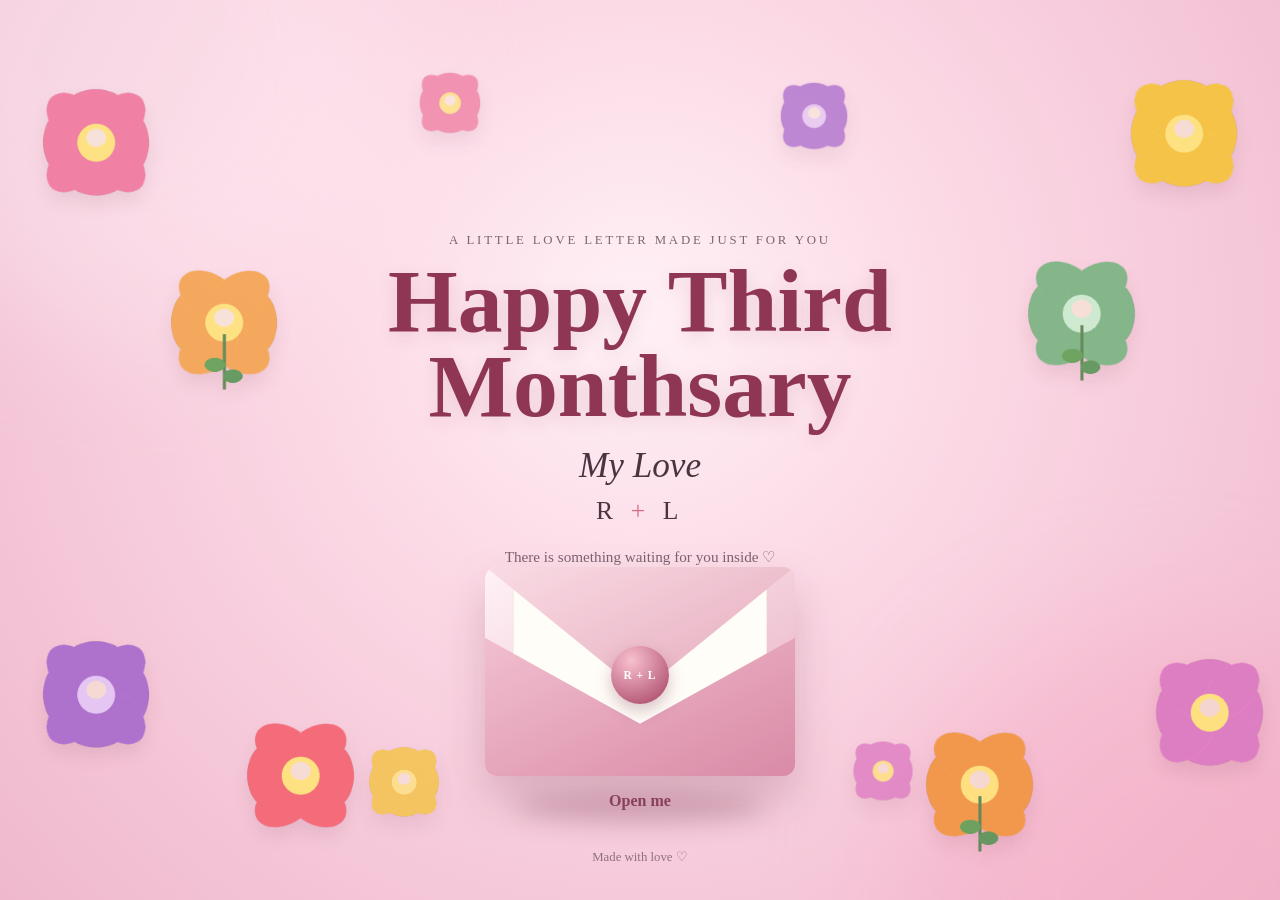
==== index.html @ 2ce6fbe6 "Add third monthsary gift website" ====
<!DOCTYPE html>
<html lang="en">
<head>
  <meta charset="UTF-8" />
  <meta name="viewport" content="width=device-width, initial-scale=1.0" />
  <title>Happy Third Monthsary, My Love ♡</title>
  <link rel="stylesheet" href="styles.css" />
</head>
<body class="cover-page">
  <main class="cover-scene">
    <div class="soft-glow glow-one"></div>
    <div class="soft-glow glow-two"></div>

    <div class="flower-field" aria-hidden="true">
      <img class="flower f1" src="assets/flowers/flower1.png" alt="" />
      <img class="flower f2" src="assets/flowers/flower2.png" alt="" />
      <img class="flower f3" src="assets/flowers/flower3.png" alt="" />
      <img class="flower f4" src="assets/flowers/flower4.png" alt="" />
      <img class="flower f5" src="assets/flowers/flower5.png" alt="" />
      <img class="flower f6" src="assets/flowers/flower6.png" alt="" />
      <img class="flower f7" src="assets/flowers/flower7.png" alt="" />
      <img class="flower f8" src="assets/flowers/flower8.png" alt="" />
      <img class="flower f9" src="assets/flowers/flower1.png" alt="" />
      <img class="flower f10" src="assets/flowers/flower3.png" alt="" />
      <img class="flower f11" src="assets/flowers/flower5.png" alt="" />
      <img class="flower f12" src="assets/flowers/flower7.png" alt="" />
    </div>

    <section class="cover-message" id="coverMessage">
      <p class="eyebrow">A little love letter made just for you</p>
      <h1>Happy Third Monthsary</h1>
      <p class="subtitle">My Love</p>
      <p class="initials">R <span>+</span> L</p>
      <p class="hint">There is something waiting for you inside ♡</p>
    </section>

    <button class="envelope-wrap" id="openEnvelope" type="button" aria-label="Open our love letter">
      <span class="envelope-shadow"></span>
      <span class="envelope">
        <span class="envelope-back"></span>
        <span class="envelope-paper"></span>
        <span class="envelope-flap"></span>
        <span class="envelope-front"></span>
        <span class="seal">R + L</span>
      </span>
      <span class="open-text">Open me</span>
    </button>

    <p class="tiny-footer">Made with love ♡</p>
  </main>

  <script src="script.js"></script>
</body>
</html>
---- styles.css ----
:root {
  --rose: #d96b87;
  --deep-rose: #9f3e5d;
  --pink: #fbe1e9;
  --cream: #fff8f2;
  --paper: #f5e6c9;
  --ink: #4a3440;
  --wood-dark: #5a3825;
  --wood-light: #8c5c3c;
  --shadow: rgba(71, 27, 43, 0.22);
}

* { box-sizing: border-box; }
html { scroll-behavior: smooth; }
body { margin: 0; min-height: 100vh; overflow-x: hidden; font-family: Georgia, 'Times New Roman', serif; color: var(--ink); }
button, textarea { font: inherit; }
a { color: inherit; }

/* ---------- Shared ---------- */
.eyebrow { margin: 0 0 10px; font-size: .8rem; letter-spacing: .22em; text-transform: uppercase; opacity: .72; }
.page-enter { animation: pageIn .8s ease both; }
@keyframes pageIn { from { opacity: 0; transform: translateY(15px); } to { opacity: 1; transform: translateY(0); } }

.page-controls { position: fixed; left: 22px; right: 22px; bottom: 18px; display: flex; align-items: center; justify-content: space-between; gap: 16px; z-index: 20; }
.nav-button { border: 0; text-decoration: none; cursor: pointer; padding: 12px 18px; border-radius: 999px; background: rgba(255,255,255,.82); box-shadow: 0 8px 24px rgba(0,0,0,.12); color: var(--deep-rose); font-weight: 700; backdrop-filter: blur(8px); transition: transform .2s ease, box-shadow .2s ease, background .2s ease; }
.nav-button:hover { transform: translateY(-2px); box-shadow: 0 12px 28px rgba(0,0,0,.16); background: #fff; }
.save-status { font-size: .78rem; opacity: .7; text-align: center; }

/* ---------- Cover ---------- */
.cover-page { background: radial-gradient(circle at 50% 35%, #fff1f6 0, #fbd7e4 40%, #efb8cd 100%); }
.cover-scene { min-height: 100vh; position: relative; display: grid; place-items: center; padding: 34px 20px 120px; overflow: hidden; }
.soft-glow { position: absolute; width: 42vmax; height: 42vmax; border-radius: 50%; filter: blur(65px); opacity: .36; pointer-events: none; }
.glow-one { background: #fff6fa; top: -16vmax; left: -10vmax; }
.glow-two { background: #f7a4c0; bottom: -20vmax; right: -12vmax; }
.cover-message { text-align: center; z-index: 5; max-width: 900px; animation: titleFloat 3.6s ease-in-out infinite; }
@keyframes titleFloat { 0%,100% { transform: translateY(0); } 50% { transform: translateY(-4px); } }
.cover-message h1 { margin: 0; font-size: clamp(2.6rem, 7vw, 5.8rem); line-height: .95; color: #8f3655; text-shadow: 0 5px 18px rgba(122, 35, 64, .12); }
.cover-message .subtitle { margin: 18px 0 0; font-size: clamp(1.5rem, 3vw, 2.2rem); font-style: italic; }
.initials { margin: 10px 0; font-size: 1.6rem; letter-spacing: .22em; }
.initials span { color: var(--rose); }
.hint { margin-top: 22px; font-size: .95rem; opacity: .72; }
.tiny-footer { position: absolute; bottom: 22px; left: 50%; transform: translateX(-50%); font-size: .8rem; opacity: .6; z-index: 5; }

.flower-field { position: absolute; inset: 0; pointer-events: none; }
.flower { position: absolute; width: clamp(68px, 11vw, 165px); height: auto; filter: drop-shadow(0 10px 10px rgba(90, 25, 50, .10)); animation: flowerSway 5s ease-in-out infinite; opacity: .96; }
@keyframes flowerSway { 0%,100% { transform: translateY(0) rotate(-2deg); } 50% { transform: translateY(-8px) rotate(3deg); } }
.f1 { left: 2%; top: 8%; }
.f2 { left: 12%; top: 28%; animation-delay: .6s; }
.f3 { left: 2%; bottom: 15%; animation-delay: 1.1s; }
.f4 { left: 18%; bottom: 6%; animation-delay: 1.6s; }
.f5 { right: 2%; top: 7%; animation-delay: .4s; }
.f6 { right: 10%; top: 27%; animation-delay: 1.0s; }
.f7 { right: 0%; bottom: 13%; animation-delay: 1.5s; }
.f8 { right: 18%; bottom: 5%; animation-delay: 2s; }
.f9 { left: 32%; top: 7%; width: 80px; opacity: .78; animation-delay: .8s; }
.f10 { right: 33%; top: 8%; width: 88px; opacity: .78; animation-delay: 1.2s; }
.f11 { left: 28%; bottom: 8%; width: 92px; opacity: .8; animation-delay: 1.8s; }
.f12 { right: 28%; bottom: 10%; width: 78px; opacity: .8; animation-delay: 2.1s; }

.envelope-wrap { position: absolute; left: 50%; bottom: 10vh; transform: translateX(-50%); width: min(310px, 62vw); border: 0; background: transparent; cursor: pointer; z-index: 8; padding: 0; color: inherit; }
.envelope-wrap:focus-visible { outline: 3px solid #fff; outline-offset: 8px; border-radius: 16px; }
.envelope-shadow { position: absolute; left: 50%; bottom: -12px; width: 80%; height: 30px; transform: translateX(-50%); border-radius: 50%; background: rgba(86,26,47,.22); filter: blur(12px); }
.envelope { position: relative; display: block; width: 100%; aspect-ratio: 1.48; transform-style: preserve-3d; transition: transform .9s cubic-bezier(.2,.85,.28,1); filter: drop-shadow(0 22px 22px rgba(92, 22, 46, .19)); }
.envelope-wrap:hover .envelope { transform: translateY(-7px) rotate(-1deg); }
.envelope-back, .envelope-front, .envelope-flap, .envelope-paper { position: absolute; inset: 0; border-radius: 12px; }
.envelope-back { background: linear-gradient(145deg, #fff2f6, #e8afc2); }
.envelope-paper { inset: 10% 9% 8%; background: #fffdf8; border-radius: 7px; box-shadow: inset 0 0 0 1px rgba(114,51,71,.08); transform: translateY(-4px); }
.envelope-front { background: linear-gradient(155deg, #f7ccd9, #d98aa6); clip-path: polygon(0 34%, 50% 75%, 100% 34%, 100% 100%, 0 100%); }
.envelope-flap { background: linear-gradient(155deg, #f9dbe4, #df9ab0); clip-path: polygon(0 0, 100% 0, 50% 60%); transform-origin: top center; }
.seal { position: absolute; left: 50%; top: 52%; transform: translate(-50%,-50%); width: 58px; height: 58px; display: grid; place-items: center; border-radius: 50%; background: radial-gradient(circle at 35% 25%, #f8c0cf, #a43f60); color: #fff; font-size: .72rem; font-weight: 700; letter-spacing: .08em; box-shadow: 0 7px 16px rgba(103,25,52,.25); }
.open-text { display: block; margin-top: 16px; color: #7b2d49; font-weight: 700; opacity: .84; }
.cover-page.opening .cover-message, .cover-page.opening .flower-field, .cover-page.opening .tiny-footer { animation: fadeAway .8s ease forwards; }
.cover-page.opening .envelope { animation: envelopeOpen .95s cubic-bezier(.2,.8,.2,1) forwards; }
.cover-page.opening .open-text { opacity: 0; }
@keyframes fadeAway { to { opacity: 0; transform: scale(.96); } }
@keyframes envelopeOpen { 45% { transform: translateY(-12px) scale(1.05); } 100% { transform: translateY(-16px) scale(1.12); opacity: 0; } }

/* ---------- Letter ---------- */
.letter-page { background: #735039; }
.table-texture { position: fixed; inset: 0; background: repeating-linear-gradient(90deg, rgba(255,255,255,.045) 0 3px, rgba(0,0,0,.035) 3px 8px), repeating-linear-gradient(0deg, transparent 0 18px, rgba(0,0,0,.025) 18px 20px), linear-gradient(125deg, #4b2e20, #815538 40%, #5f3927 75%, #8b6042); opacity: .98; }
.letter-scene { min-height: 100vh; position: relative; display: grid; place-items: center; padding: 60px 20px 110px; }
.paper-shell { position: relative; width: min(860px, 94vw); min-height: 78vh; max-height: 78vh; background: linear-gradient(100deg, rgba(155,117,74,.14), transparent 22%), linear-gradient(#f8edda, #f2e3c7); border: 1px solid rgba(112,78,44,.22); box-shadow: 0 28px 65px rgba(25, 12, 7, .34); transform: rotate(.2deg); overflow: hidden; }
.paper-shell::before { content: ""; position: absolute; inset: 0; background: radial-gradient(circle at 12% 12%, rgba(150,100,50,.14), transparent 20%), radial-gradient(circle at 87% 85%, rgba(150,100,50,.10), transparent 22%); pointer-events: none; }
.paper-inner { height: 100%; padding: 46px 58px 42px 76px; overflow-y: auto; position: relative; z-index: 1; scrollbar-width: thin; scrollbar-color: rgba(120,75,42,.35) transparent; }
.paper-inner::after { content: ""; position: absolute; top: 32px; bottom: 28px; left: 53px; width: 1px; background: rgba(177, 81, 93, .22); }
.paper-holes { position: absolute; left: 25px; top: 60px; bottom: 60px; display: flex; flex-direction: column; justify-content: space-between; z-index: 2; }
.paper-holes span { width: 12px; height: 12px; border-radius: 50%; background: rgba(104,75,51,.11); box-shadow: inset 0 1px 2px rgba(0,0,0,.12); }
.letter-date { margin: 0 0 30px; text-align: right; font-size: .92rem; font-style: italic; opacity: .72; }
.letter-heading { margin: 0 0 18px; font-size: 1.25rem; }
#loveLetter { width: 100%; min-height: 48vh; resize: none; border: 0; outline: 0; background: transparent; color: #4c3b35; line-height: 1.9; font-size: 1.1rem; font-family: Georgia, 'Times New Roman', serif; white-space: pre-wrap; }
#loveLetter::placeholder { color: rgba(76,59,53,.47); }
.signature-area { margin-top: 22px; font-style: italic; }
.signature { font-size: 1.6rem; color: var(--deep-rose); margin-top: 6px; }
.corner-flower { position: fixed; z-index: 5; width: 180px; max-width: 24vw; filter: drop-shadow(0 12px 8px rgba(0,0,0,.18)); pointer-events: none; }
.flower-left { left: -10px; top: 7px; transform: rotate(-14deg); }
.flower-right { right: -4px; top: 8px; transform: rotate(15deg); }

/* ---------- Memories ---------- */
.memories-page { background: radial-gradient(circle at 50% 15%, #fff7ef 0, #f4d6d9 35%, #d8b2b6 100%); }
.memory-bg-shape { position: fixed; width: 38vmax; height: 38vmax; border-radius: 50%; filter: blur(60px); opacity: .42; pointer-events: none; }
.shape-a { top: -12vmax; right: -9vmax; background: #f2a6b7; }
.shape-b { bottom: -14vmax; left: -10vmax; background: #efd9b0; }
.memories-scene { min-height: 100vh; padding: 55px 22px 110px; position: relative; }
.memory-heading { max-width: 850px; margin: 0 auto 25px; text-align: center; position: relative; z-index: 2; }
.memory-heading h1 { margin: 0; color: #753d51; font-size: clamp(2.4rem, 6vw, 4.5rem); }
.memory-heading p:last-child { margin: 11px 0 0; opacity: .72; }
.photo-collage { position: relative; width: min(1080px, 96vw); height: 68vh; min-height: 560px; margin: 0 auto; }
.polaroid { position: absolute; width: clamp(155px, 21vw, 240px); padding: 10px 10px 34px; margin: 0; background: #fffef9; box-shadow: 0 22px 35px rgba(66,32,38,.20); border: 1px solid rgba(88,48,54,.10); transition: transform .25s ease, box-shadow .25s ease; }
.polaroid:hover { transform: rotate(0deg) scale(1.05) !important; z-index: 9; box-shadow: 0 28px 50px rgba(66,32,38,.27); }
.polaroid img { display: block; width: 100%; aspect-ratio: 1 / 1; object-fit: cover; background: linear-gradient(135deg, #f4dce1, #edd8c6); }
.photo-placeholder { display: grid; place-items: center; width: 100%; aspect-ratio: 1 / 1; padding: 25px; text-align: center; color: rgba(99,68,77,.7); background: radial-gradient(circle at 30% 20%, #fff5f6, #eadbd0 70%); border: 1px dashed rgba(99,68,77,.2); font-style: italic; line-height: 1.4; }
.polaroid img:not([src=""]) { min-height: 0; }
.polaroid figcaption { margin-top: 11px; text-align: center; font-size: .9rem; color: #63444d; }
.p1 { left: 2%; top: 5%; transform: rotate(-7deg); }
.p2 { left: 25%; top: 1%; transform: rotate(5deg); }
.p3 { right: 23%; top: 6%; transform: rotate(-4deg); }
.p4 { right: 1%; top: 3%; transform: rotate(8deg); }
.p5 { left: 8%; top: 44%; transform: rotate(5deg); }
.p6 { left: 37%; top: 36%; transform: rotate(-6deg); z-index: 3; }
.p7 { right: 28%; top: 45%; transform: rotate(7deg); }
.p8 { right: 6%; top: 39%; transform: rotate(-6deg); z-index: 2; }
.p9 { left: 47%; top: 8%; transform: rotate(9deg); z-index: 4; }
.memory-note { text-align: center; margin: -4px auto 0; color: #784254; font-style: italic; font-size: 1.06rem; position: relative; z-index: 3; }

.closing-overlay { position: fixed; inset: 0; display: grid; place-items: center; background: rgba(250, 218, 228, 0); pointer-events: none; opacity: 0; z-index: 50; }
.closing-message { position: absolute; top: 14%; font-size: 1rem; color: #873e58; opacity: 0; }
.closing-envelope { width: min(360px, 60vw); transform: scale(.15) translateY(30vh); opacity: 0; }
.memories-scene.closing .photo-collage, .memories-scene.closing .memory-heading, .memories-scene.closing .memory-note, .memories-scene.closing .page-controls { animation: collapseScene 1.05s ease forwards; }
.memories-scene.closing .closing-overlay { animation: overlayIn 1.15s ease forwards; }
.memories-scene.closing .closing-envelope { animation: envelopeClose 1.1s cubic-bezier(.2,.9,.3,1) forwards .1s; }
.memories-scene.closing .closing-message { animation: messageIn .7s ease forwards .15s; }
@keyframes collapseScene { to { opacity: 0; transform: scale(.82); filter: blur(3px); } }
@keyframes overlayIn { 0% { opacity: 0; background: rgba(250, 218, 228, 0); } 55% { opacity: 1; background: rgba(250, 218, 228, .94); } 100% { opacity: 1; background: rgba(250, 218, 228, .98); } }
@keyframes envelopeClose { 0% { opacity: 0; transform: scale(.18) translateY(26vh); } 55% { opacity: 1; transform: scale(1.04) translateY(0); } 100% { opacity: 1; transform: scale(.95) translateY(0); } }
@keyframes messageIn { to { opacity: .8; } }

@media (max-width: 760px) {
  .cover-scene { padding-bottom: 105px; }
  .flower { width: 78px; }
  .f9, .f10, .f11, .f12 { display: none; }
  .envelope-wrap { bottom: 9vh; }
  .paper-shell { min-height: 77vh; max-height: 77vh; }
  .paper-inner { padding: 35px 25px 35px 52px; }
  .paper-inner::after { left: 37px; }
  .paper-holes { left: 12px; }
  .corner-flower { width: 125px; max-width: 30vw; }
  #loveLetter { font-size: 1rem; min-height: 50vh; }
  .page-controls { left: 12px; right: 12px; bottom: 10px; }
  .page-controls .save-status { display: none; }
  .nav-button { padding: 10px 14px; font-size: .88rem; }
  .photo-collage { height: 71vh; min-height: 650px; }
  .polaroid { width: 39vw; max-width: 185px; }
  .p1 { left: 0%; top: 3%; }
  .p2 { left: 24%; top: 0%; }
  .p3 { right: 0%; top: 6%; }
  .p4 { display: none; }
  .p5 { left: 3%; top: 39%; }
  .p6 { left: 30%; top: 34%; }
  .p7 { right: 1%; top: 41%; }
  .p8 { left: 9%; top: 71%; }
  .p9 { right: 10%; left: auto; top: 68%; }
}

@media (prefers-reduced-motion: reduce) {
  *, *::before, *::after { animation-duration: .01ms !important; animation-iteration-count: 1 !important; transition-duration: .01ms !important; scroll-behavior: auto !important; }
}
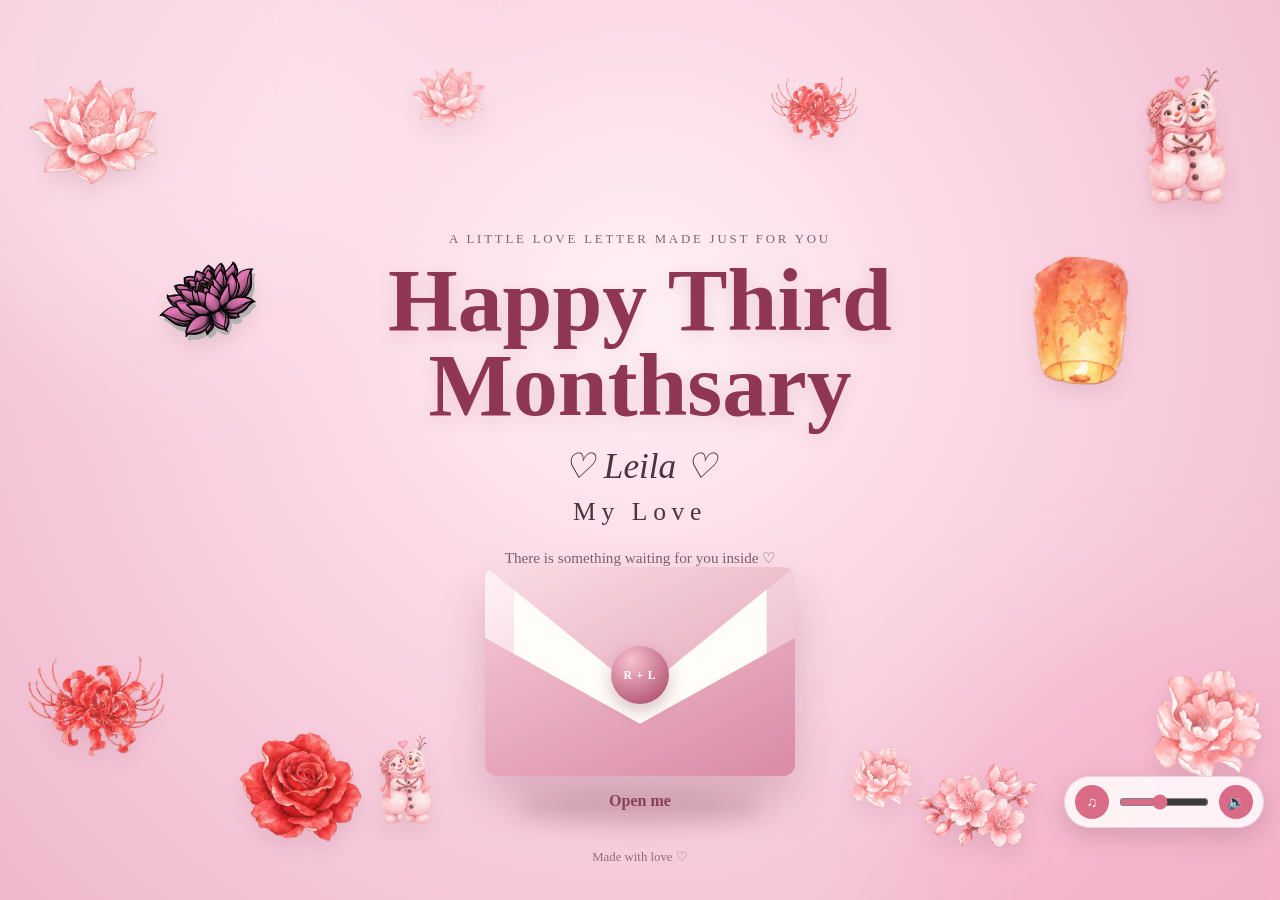
==== commit 79417018: "Update index.html" ====
--- a/index.html
+++ b/index.html
@@ -29,8 +29,8 @@
     <section class="cover-message" id="coverMessage">
       <p class="eyebrow">A little love letter made just for you</p>
       <h1>Happy Third Monthsary</h1>
-      <p class="subtitle">My Love</p>
-      <p class="initials">R <span>+</span> L</p>
+      <p class="subtitle">♡ Leila ♡</p>
+      <p class="initials">My Love</p>
       <p class="hint">There is something waiting for you inside ♡</p>
     </section>
 
--- a/styles.css
+++ b/styles.css
@@ -76,11 +76,32 @@
 @keyframes envelopeOpen { 45% { transform: translateY(-12px) scale(1.05); } 100% { transform: translateY(-16px) scale(1.12); opacity: 0; } }
 
 /* ---------- Letter ---------- */
-.letter-page { background: #735039; }
-.table-texture { position: fixed; inset: 0; background: repeating-linear-gradient(90deg, rgba(255,255,255,.045) 0 3px, rgba(0,0,0,.035) 3px 8px), repeating-linear-gradient(0deg, transparent 0 18px, rgba(0,0,0,.025) 18px 20px), linear-gradient(125deg, #4b2e20, #815538 40%, #5f3927 75%, #8b6042); opacity: .98; }
+.letter-page { background: #b8b8b8; }
+.table-texture {
+  position: fixed;
+  inset: 0;
+  background: #a9abad;
+  opacity: 1;
+}
 .letter-scene { min-height: 100vh; position: relative; display: grid; place-items: center; padding: 60px 20px 110px; }
-.paper-shell { position: relative; width: min(860px, 94vw); min-height: 78vh; max-height: 78vh; background: linear-gradient(100deg, rgba(155,117,74,.14), transparent 22%), linear-gradient(#f8edda, #f2e3c7); border: 1px solid rgba(112,78,44,.22); box-shadow: 0 28px 65px rgba(25, 12, 7, .34); transform: rotate(.2deg); overflow: hidden; }
-.paper-shell::before { content: ""; position: absolute; inset: 0; background: radial-gradient(circle at 12% 12%, rgba(150,100,50,.14), transparent 20%), radial-gradient(circle at 87% 85%, rgba(150,100,50,.10), transparent 22%); pointer-events: none; }
+.paper-shell {
+  position: relative;
+  width: min(860px, 94vw);
+  min-height: 78vh;
+  max-height: 78vh;
+  background: #f6d6e1;
+  border: 1px solid rgba(112, 78, 44, .18);
+  box-shadow: 0 28px 65px rgba(25, 12, 7, .25);
+  transform: rotate(.2deg);
+  overflow: hidden;
+}
+.paper-shell::before {
+  content: "";
+  position: absolute;
+  inset: 0;
+  background: transparent;
+  pointer-events: none;
+}
 .paper-inner { height: 100%; padding: 46px 58px 42px 76px; overflow-y: auto; position: relative; z-index: 1; scrollbar-width: thin; scrollbar-color: rgba(120,75,42,.35) transparent; }
 .paper-inner::after { content: ""; position: absolute; top: 32px; bottom: 28px; left: 53px; width: 1px; background: rgba(177, 81, 93, .22); }
 .paper-holes { position: absolute; left: 25px; top: 60px; bottom: 60px; display: flex; flex-direction: column; justify-content: space-between; z-index: 2; }
@@ -164,3 +185,68 @@
 @media (prefers-reduced-motion: reduce) {
   *, *::before, *::after { animation-duration: .01ms !important; animation-iteration-count: 1 !important; transition-duration: .01ms !important; scroll-behavior: auto !important; }
 }
+/* =========================================================
+   Background Music Player
+   ========================================================= */
+
+.music-player {
+  position: fixed;
+  right: 16px;
+  bottom: 72px;
+  z-index: 100;
+  display: flex;
+  align-items: center;
+  gap: 8px;
+  padding: 8px 10px;
+  background: rgba(255, 248, 250, 0.92);
+  border: 1px solid rgba(126, 55, 78, 0.16);
+  border-radius: 999px;
+  box-shadow: 0 8px 24px rgba(55, 20, 35, 0.16);
+  backdrop-filter: blur(8px);
+}
+
+.music-button {
+  width: 34px;
+  height: 34px;
+  border: 0;
+  border-radius: 50%;
+  display: grid;
+  place-items: center;
+  background: #d96b87;
+  color: white;
+  cursor: pointer;
+  font-size: 0.9rem;
+  transition: transform 0.2s ease, opacity 0.2s ease;
+}
+
+.music-button:hover {
+  transform: scale(1.08);
+}
+
+.music-button:active {
+  transform: scale(0.95);
+}
+
+.music-volume {
+  width: 90px;
+  accent-color: #d96b87;
+  cursor: pointer;
+}
+
+@media (max-width: 760px) {
+  .music-player {
+    right: 10px;
+    bottom: 62px;
+    padding: 7px 8px;
+    gap: 6px;
+  }
+
+  .music-volume {
+    width: 72px;
+  }
+
+  .music-button {
+    width: 32px;
+    height: 32px;
+  }
+}
